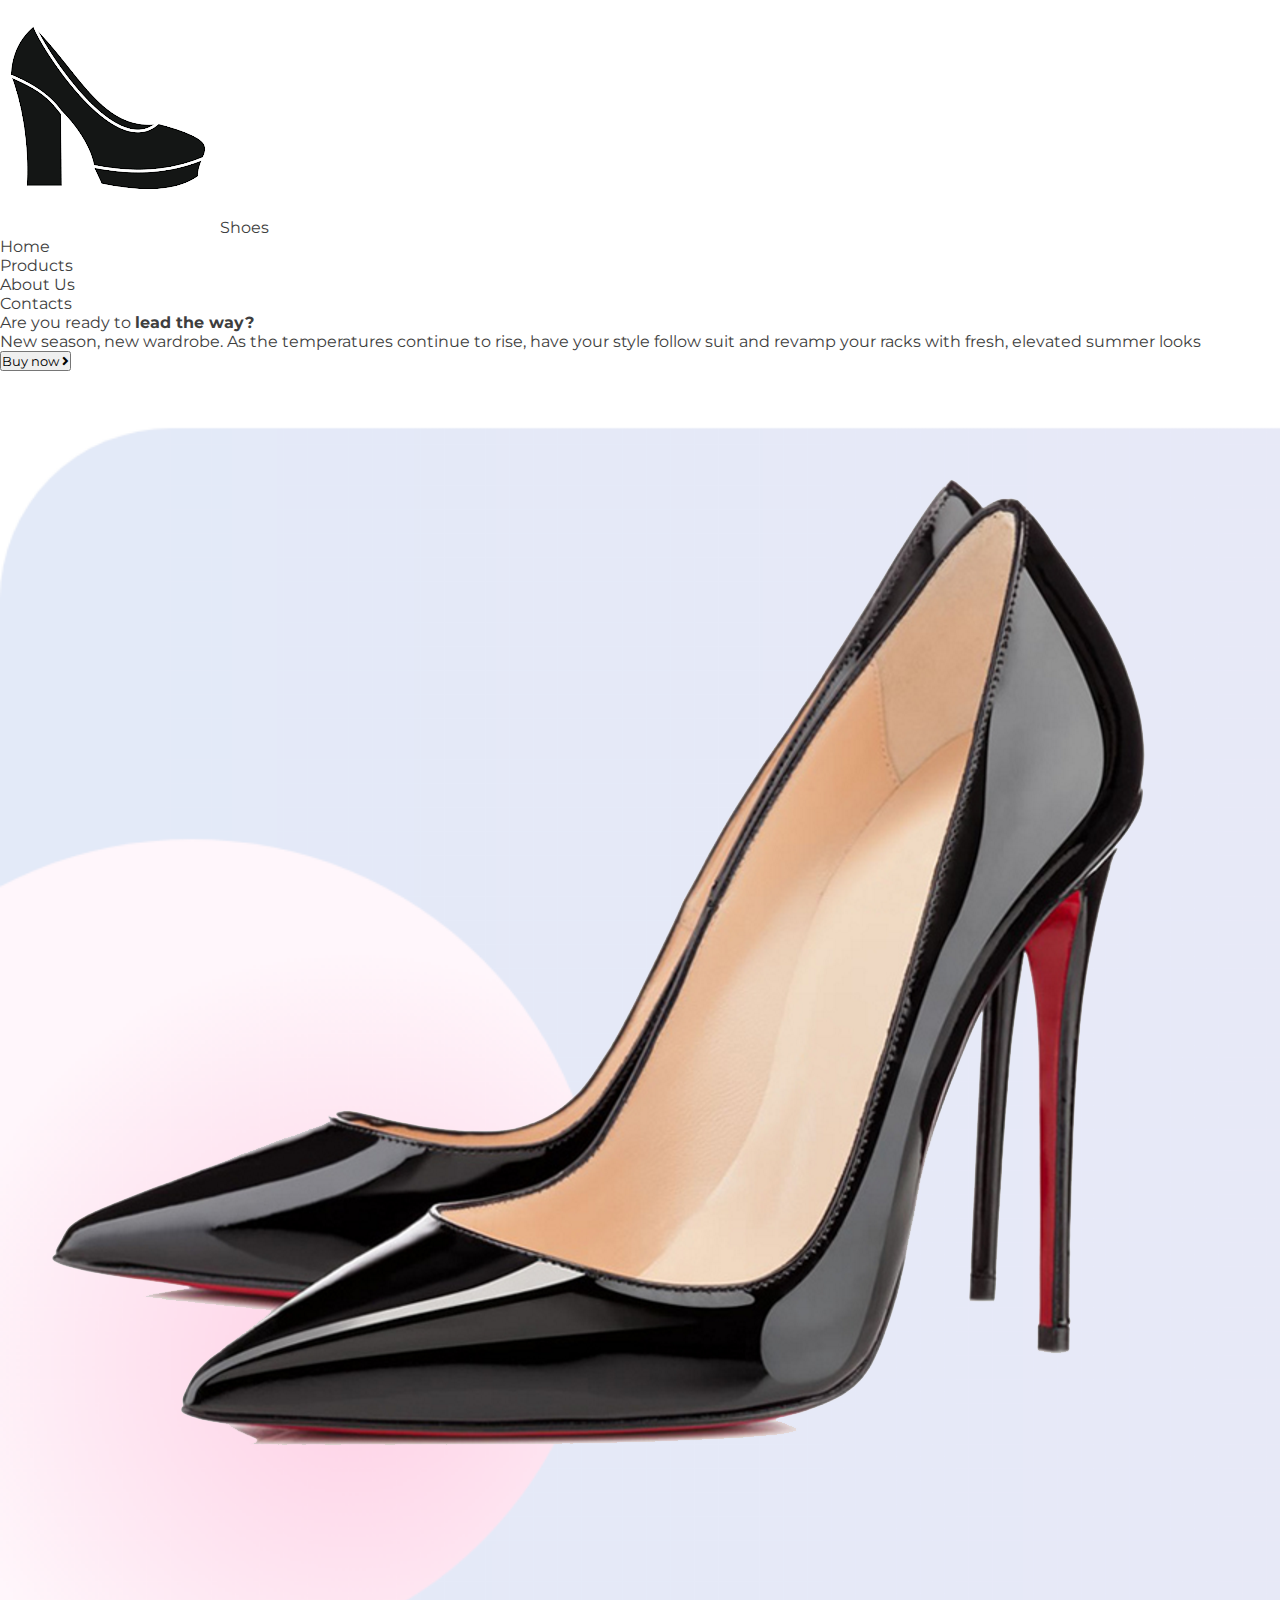
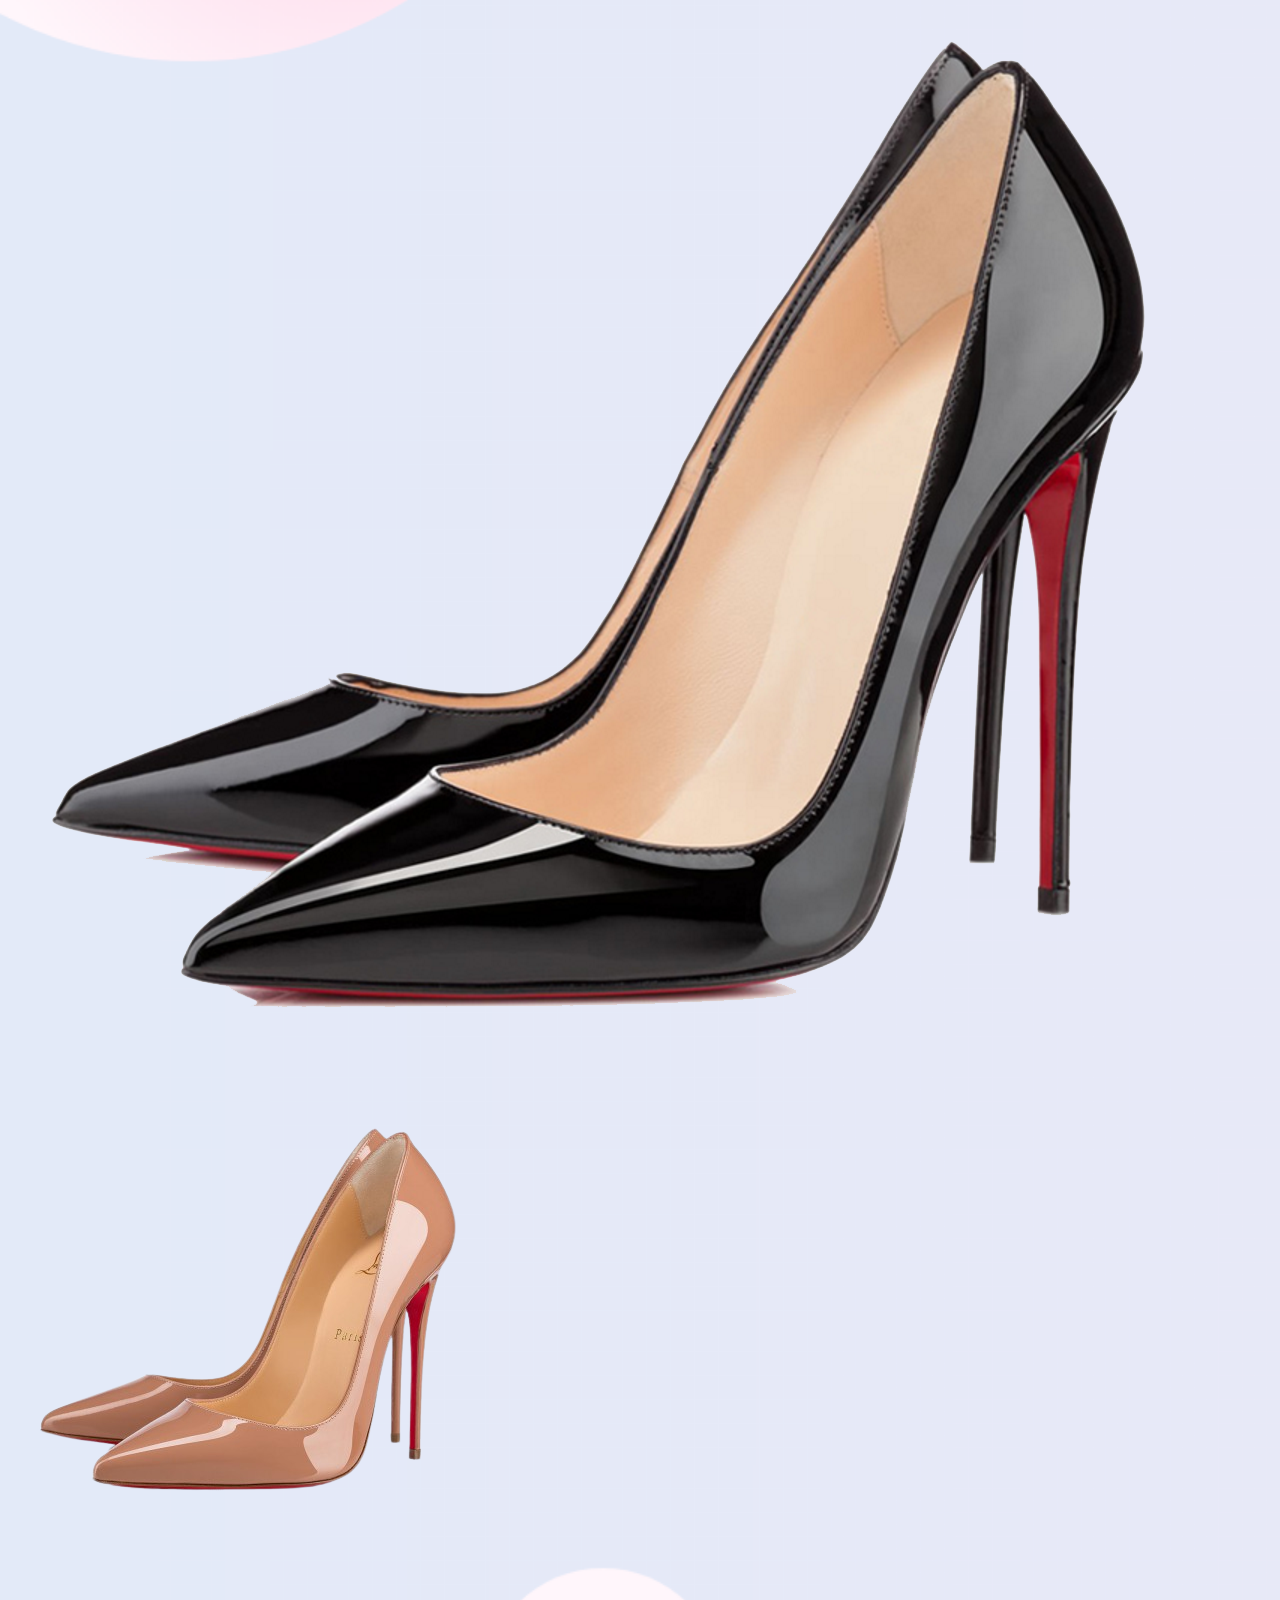
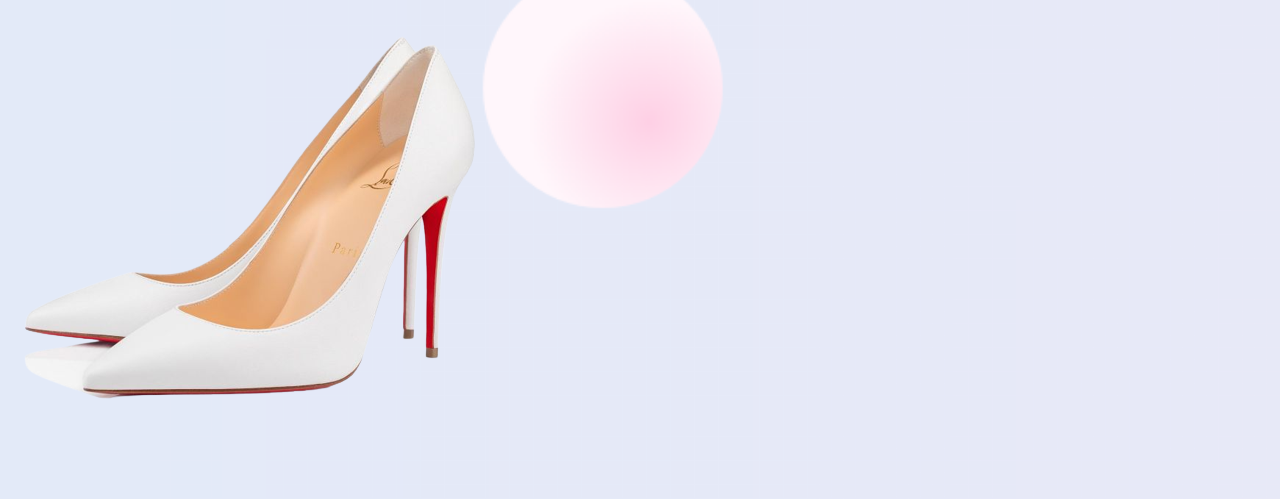
==== Landing Page/index.html @ 38bd0e7c "change 1" ====
<!DOCTYPE html>
<html lang="en">
<head>
    <meta charset="UTF-8">
    <meta http-equiv="X-UA-Compatible" content="IE=edge">
    <meta name="viewport" content="width=device-width, initial-scale=1.0">
    <!-- font awesome CDN link -->
    <link rel="stylesheet" href="https://cdnjs.cloudflare.com/ajax/libs/font-awesome/5.15.1/css/all.min.css">
    <link rel="stylesheet" href="style.css">
    <!-- Montserrat Google Font link -->
    <link rel="stylesheet" href="https://fonts.googleapis.com/css2?family=Montserrat:wght@500&display=swap">
    <title>Product Landing Page</title>
</head>
<body>
    <header>
        <div class="logo">
            <img src="./images/logo.png" alt="shoes logo">
            Shoes
        </div>

        <ul class="menu-list">
            <li>Home</li>
            <li class="active">Products</li>
            <li>About Us</li>
            <li>Contacts</li>
        </ul>
    </header>

   <section class="main">

        <section class="left">
            <p class="title">Are you ready to 
                <strong>
                    lead the way?
                </strong>
            </p>    
            <p class="msg">
                New season, new wardrobe. 
                As the temperatures continue to rise, 
                have your style follow suit and revamp your racks with fresh, 
                elevated summer looks
            </p>
            <button class="cta"><span>Buy now</span>
                <i class="fas fa-angle-right"></i>
            </button>
        </section>

        <section class="right">
            <img src="./images/blach-heels.png" alt="shoes">
            <div class="colors">
                <div class="item black active">
                    <div class="color-selector"></div>
                    <img src="./images/blach-heels.png" >
                </div>

                <div class="item brown ">
                    <div class="color-selector"></div>
                    <img src="./images/brown-heels.png" >
                </div>

                <div class="item white">
                    <div class="color-selector"></div>
                    <img src="./images/white-heels.png" >
                </div>
            </div>
        </section>
   </section>
    
</body>
</html>
---- Landing Page/style.css ----
* {
    margin: 0;
    padding: 0;
    box-sizing: border-box;
    font-family: 'Montserrat',sans-serif;
}
body {
    min-height: 100vh;
    display: flex;
    flex-direction: column;
    color: #3e3e3e;
    background: url(./images/bk.png) no-repeat 0 0;
    background-size: cover;
}
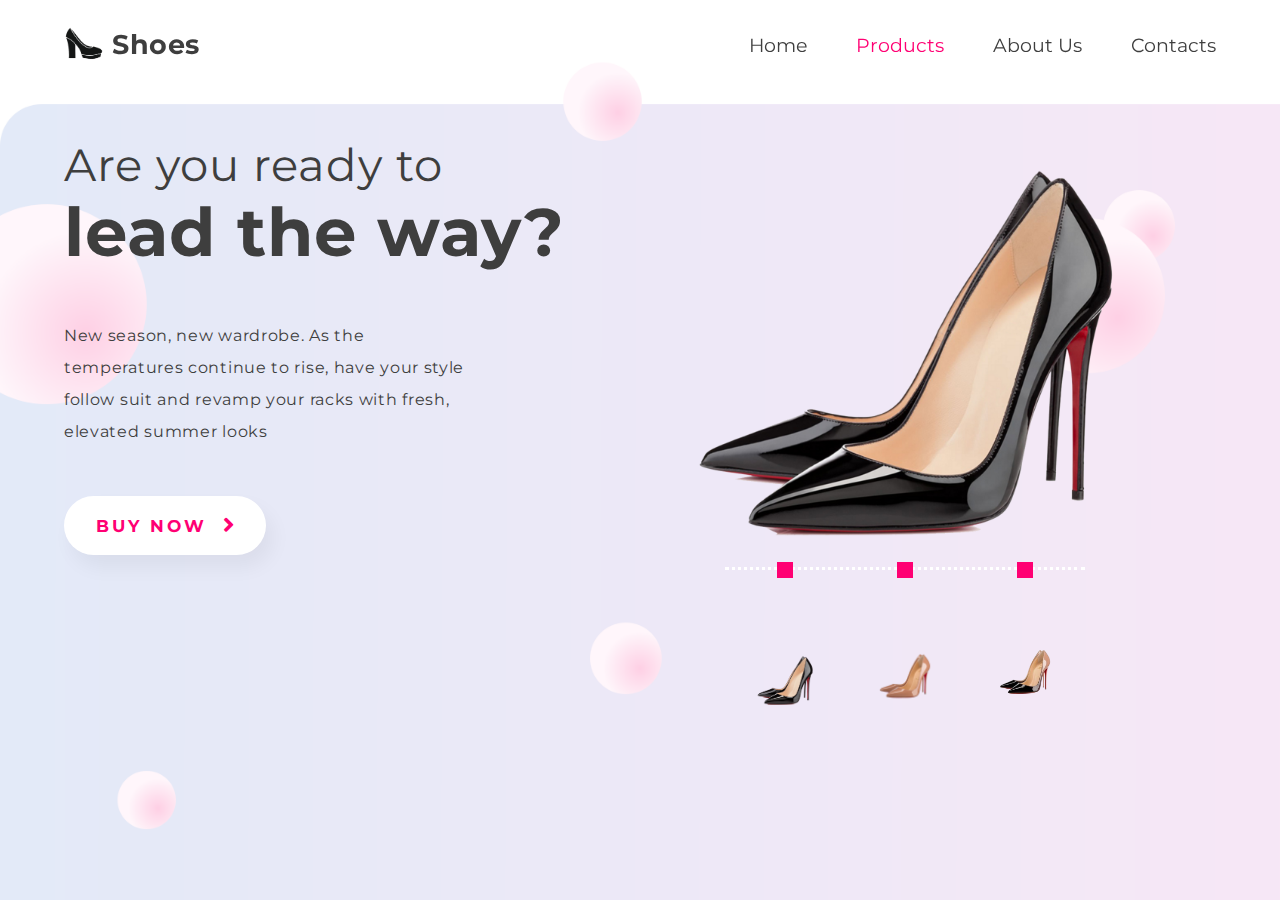
==== commit b3c3a547: "update 2" ====
--- a/Landing Page/index.html
+++ b/Landing Page/index.html
@@ -60,7 +60,7 @@
 
                 <div class="item white">
                     <div class="color-selector"></div>
-                    <img src="./images/white-heels.png" >
+                    <img src="./images/black-brown.png" >
                 </div>
             </div>
         </section>
--- a/Landing Page/style.css
+++ b/Landing Page/style.css
@@ -11,4 +11,156 @@
     color: #3e3e3e;
     background: url(./images/bk.png) no-repeat 0 0;
     background-size: cover;
+}
+
+header {
+    position: fixed;
+    top: 0;
+    height: 90px;
+    width: 100%;
+    display: flex;
+    justify-content: space-between;
+    align-items: center;
+    padding: 0 64px;
+    font-size: 1.2em;
+    z-index: 2;
+}
+
+.logo {
+    cursor: pointer;
+    display: flex;
+    align-items: center;
+    font-weight: bold;
+    font-size: 1.4em;
+    letter-spacing: 0.5px;
+}
+
+.logo img {
+    width: 40px;
+    margin-right: 8px;
+}
+
+.menu-list li {
+    list-style: none;
+    display: inline-block;
+    margin-left: 44px;
+    cursor: pointer;
+    transition: color 0.5s;
+}
+
+.menu-list li.active,
+.menu-list li:hover {
+    color: #ff0073;
+}
+
+.main {
+    padding-top:90px ;
+    position:relative ;
+    flex: 1;
+    display: flex;
+}
+
+.left {
+    max-width: 50%;
+    padding: 0 64px;
+}
+
+.title {
+    font-size: 2.8em;
+    letter-spacing: 1px;
+    margin: 48px auto;
+}
+
+.title strong {
+    font-size: 1.5em;
+    display: block;
+    line-height: 80px;
+}
+
+.msg {
+    max-width: 80%;
+    font-size: 1em;
+    letter-spacing: 0.7px;
+    line-height: 32px;
+    margin-bottom: 48px;
+}
+
+button.cta {
+    border: none;
+    outline: none;
+    background-color: #fff;
+    color: #ff0073;
+    padding: 18px 32px;
+    display: flex;
+    justify-content: center;
+    align-items: center;
+    border-radius: 30px;
+    box-shadow: 7px 12px 20px rgba(0, 0, 0, 0.05);
+    cursor: pointer;
+    transition: background-color 0.5s;
+}
+
+button.cta:hover {
+    background-color: #fdf3f8;
+}
+
+button span {
+    text-transform: uppercase;
+    font-size: 1.3em;
+    letter-spacing: 3px;
+    font-weight: bold;
+}
+
+button.cta i {
+    font-size: 1.7em;
+    margin-left: 16px;
+}
+
+.right {
+    padding: 40px 0 0 40px;
+    display: flex;
+    flex-direction: column;
+    align-items: center;
+}
+
+.right img {
+    max-width: 450px;
+}
+
+.colors {
+    display: flex;
+    border-top: 3px dotted  #fff;
+}
+
+.colors .item {
+    position: relative;
+    display: flex;
+    justify-content: center;
+    align-items: center;
+    min-width: 120px;
+    min-height: 180px;
+    padding-top: 40px;
+}
+
+.item img {
+    position: relative;
+    width: 60px;
+    cursor: pointer;
+    transition: width 0.5s;
+}
+
+.item img:hover {
+    width: 70px;
+}
+
+.item .color-selector {
+    position: absolute;
+    top: 0;
+    left: 50%;
+    background-color: #ff0073;
+    width: 16px;
+    height: 16px;
+    transform: translate(-50%, -50%);
+    /* border: 2px solid #fff; */
+    /* border-radius: 50%; */
 }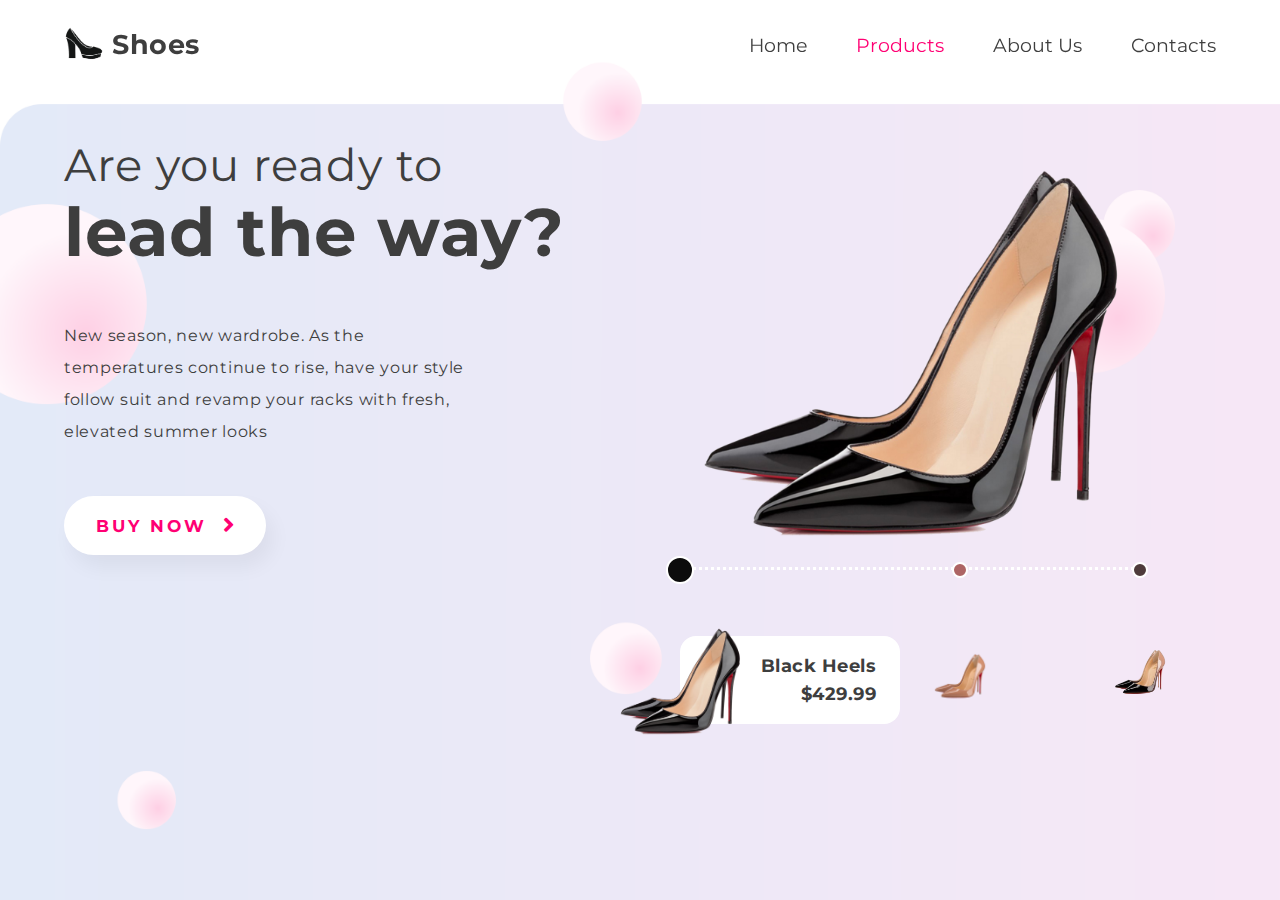
==== commit fb052d23: "update 3" ====
--- a/Landing Page/index.html
+++ b/Landing Page/index.html
@@ -50,6 +50,10 @@
             <div class="colors">
                 <div class="item black active">
                     <div class="color-selector"></div>
+                    <div class="additional-info">
+                        <p>Black Heels</p>
+                        <p>$429.99</p>
+                    </div>
                     <img src="./images/blach-heels.png" >
                 </div>
 
@@ -58,7 +62,7 @@
                     <img src="./images/brown-heels.png" >
                 </div>
 
-                <div class="item white">
+                <div class="item mix">
                     <div class="color-selector"></div>
                     <img src="./images/black-brown.png" >
                 </div>
--- a/Landing Page/style.css
+++ b/Landing Page/style.css
@@ -150,17 +150,60 @@
 }
 
 .item img:hover {
-    width: 70px;
+    width: 120px;
 }
 
 .item .color-selector {
     position: absolute;
     top: 0;
     left: 50%;
-    background-color: #ff0073;
+    background-color: #0c0c0c;
     width: 16px;
     height: 16px;
     transform: translate(-50%, -50%);
-    /* border: 2px solid #fff; */
-    /* border-radius: 50%; */
+    border: 2px solid #fff;
+    border-radius: 50%;
+}
+
+.item.brown .color-selector {
+    background-color: #ad6464;
+}
+
+.item.mix .color-selector {
+    background-color: #4e3b3b;
+}
+
+.item:first-child {
+    transform: translate(-50%);
+}
+
+.item:last-child {
+    transform: translate(50%);
+}
+
+.item.active img {
+    width: 130px;
+}
+
+.item.active .color-selector {
+    width: 28px;
+    height: 28px;
+}
+
+.item.active {
+    min-width: 220px;
+}
+
+.additional-info {
+    background-color: #fff;
+    border-radius: 16px;
+    position: absolute;
+    left: 50%;
+    width: 100%;
+    text-align: right;
+    padding: 16px 24px;
+    line-height: 28px;
+    font-size: 1.1em;
+    letter-spacing: 0.5px;
+    font-weight: bold;
 }